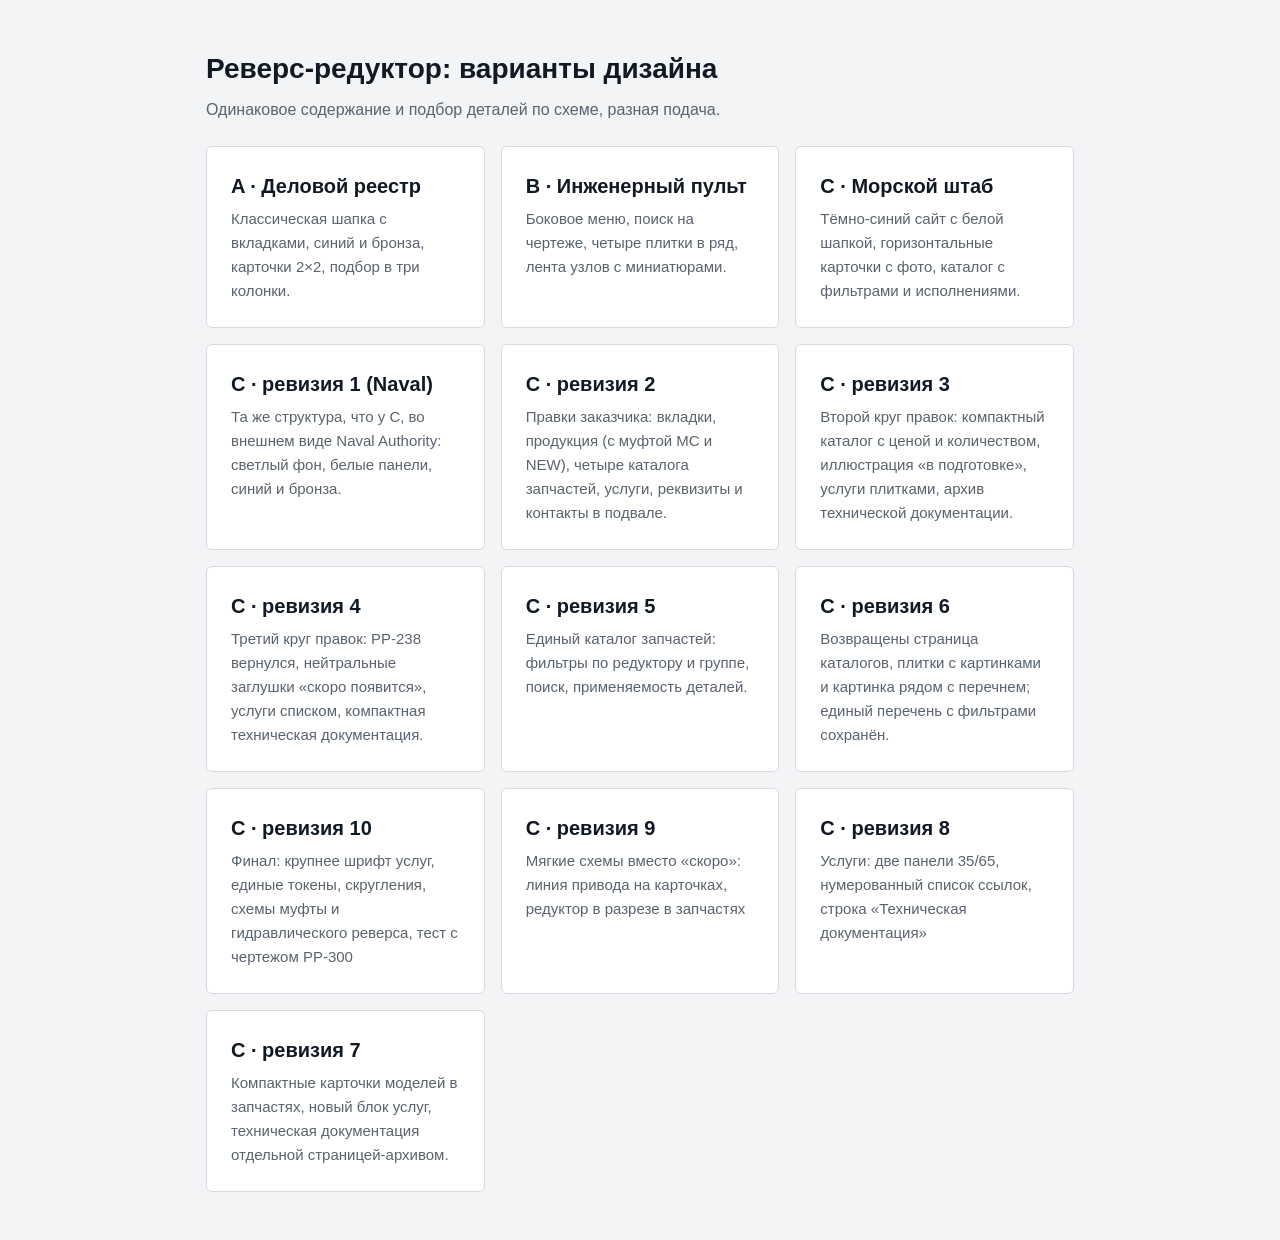
==== index.html @ eb224bf1 "c-r10: final polish (services type, tokens, radii, section schematics, RR-300 picture test) Co-Autho" ====
<!doctype html>
<html lang="ru">
<head>
<meta charset="utf-8">
<meta name="viewport" content="width=device-width, initial-scale=1">
<meta name="robots" content="noindex, nofollow">
<meta name="color-scheme" content="light dark">
<title>Реверс-редуктор · два варианта демо</title>
<style>
:root { --bg: #f3f4f6; --card: #fff; --text: #111a24; --muted: #59636e; --line: #d6dae0; }
@media (prefers-color-scheme: dark) { :root { --bg: #0e141b; --card: #16202a; --text: #e5e9ee; --muted: #9aa6b2; --line: #2a3744; } }
* { box-sizing: border-box; }
body { margin: 0; background: var(--bg); color: var(--text); font: 16px/1.5 -apple-system, "Segoe UI", Roboto, Arial, sans-serif; }
main { max-width: 900px; margin: 0 auto; padding: 48px 16px; }
h1 { font-size: 28px; margin: 0 0 8px; }
p { color: var(--muted); margin: 0 0 24px; }
.grid { display: grid; grid-template-columns: repeat(auto-fit, minmax(260px, 1fr)); gap: 16px; }
a { display: block; padding: 24px; background: var(--card); border: 1px solid var(--line); border-radius: 6px; color: inherit; text-decoration: none; }
a:hover { border-color: #1c4fd6; }
a b { display: block; font-size: 20px; margin-bottom: 6px; }
a span { color: var(--muted); font-size: 15px; }
</style>
</head>
<body>
<main>
  <h1>Реверс-редуктор: варианты дизайна</h1>
  <p>Одинаковое содержание и подбор деталей по схеме, разная подача.</p>
  <div class="grid">
    <a href="a/"><b>A · Деловой реестр</b><span>Классическая шапка с вкладками, синий и бронза, карточки 2×2, подбор в три колонки.</span></a>
    <a href="b/"><b>B · Инженерный пульт</b><span>Боковое меню, поиск на чертеже, четыре плитки в ряд, лента узлов с миниатюрами.</span></a>
    <a href="c/"><b>C · Морской штаб</b><span>Тёмно-синий сайт с белой шапкой, горизонтальные карточки с фото, каталог с фильтрами и исполнениями.</span></a>
    <a href="c-r1/"><b>C · ревизия 1 (Naval)</b><span>Та же структура, что у C, во внешнем виде Naval Authority: светлый фон, белые панели, синий и бронза.</span></a>
    <a href="c-r2/"><b>C · ревизия 2</b><span>Правки заказчика: вкладки, продукция (с муфтой МС и NEW), четыре каталога запчастей, услуги, реквизиты и контакты в подвале.</span></a>
    <a href="c-r3/"><b>C · ревизия 3</b><span>Второй круг правок: компактный каталог с ценой и количеством, иллюстрация «в подготовке», услуги плитками, архив технической документации.</span></a>
    <a href="c-r4/"><b>C · ревизия 4</b><span>Третий круг правок: РР-238 вернулся, нейтральные заглушки «скоро появится», услуги списком, компактная техническая документация.</span></a>
    <a href="c-r5/"><b>C · ревизия 5</b><span>Единый каталог запчастей: фильтры по редуктору и группе, поиск, применяемость деталей.</span></a>
    <a href="c-r6/"><b>C · ревизия 6</b><span>Возвращены страница каталогов, плитки с картинками и картинка рядом с перечнем; единый перечень с фильтрами сохранён.</span></a>
    <a href="c-r10/"><b>C · ревизия 10</b><span>Финал: крупнее шрифт услуг, единые токены, скругления, схемы муфты и гидравлического реверса, тест с чертежом РР-300</span></a>
    <a href="c-r9/"><b>C · ревизия 9</b><span>Мягкие схемы вместо «скоро»: линия привода на карточках, редуктор в разрезе в запчастях</span></a>
    <a href="c-r8/"><b>C · ревизия 8</b><span>Услуги: две панели 35/65, нумерованный список ссылок, строка «Техническая документация»</span></a>
    <a href="c-r7/"><b>C · ревизия 7</b><span>Компактные карточки моделей в запчастях, новый блок услуг, техническая документация отдельной страницей-архивом.</span></a>
  </div>
</main>
</body>
</html>
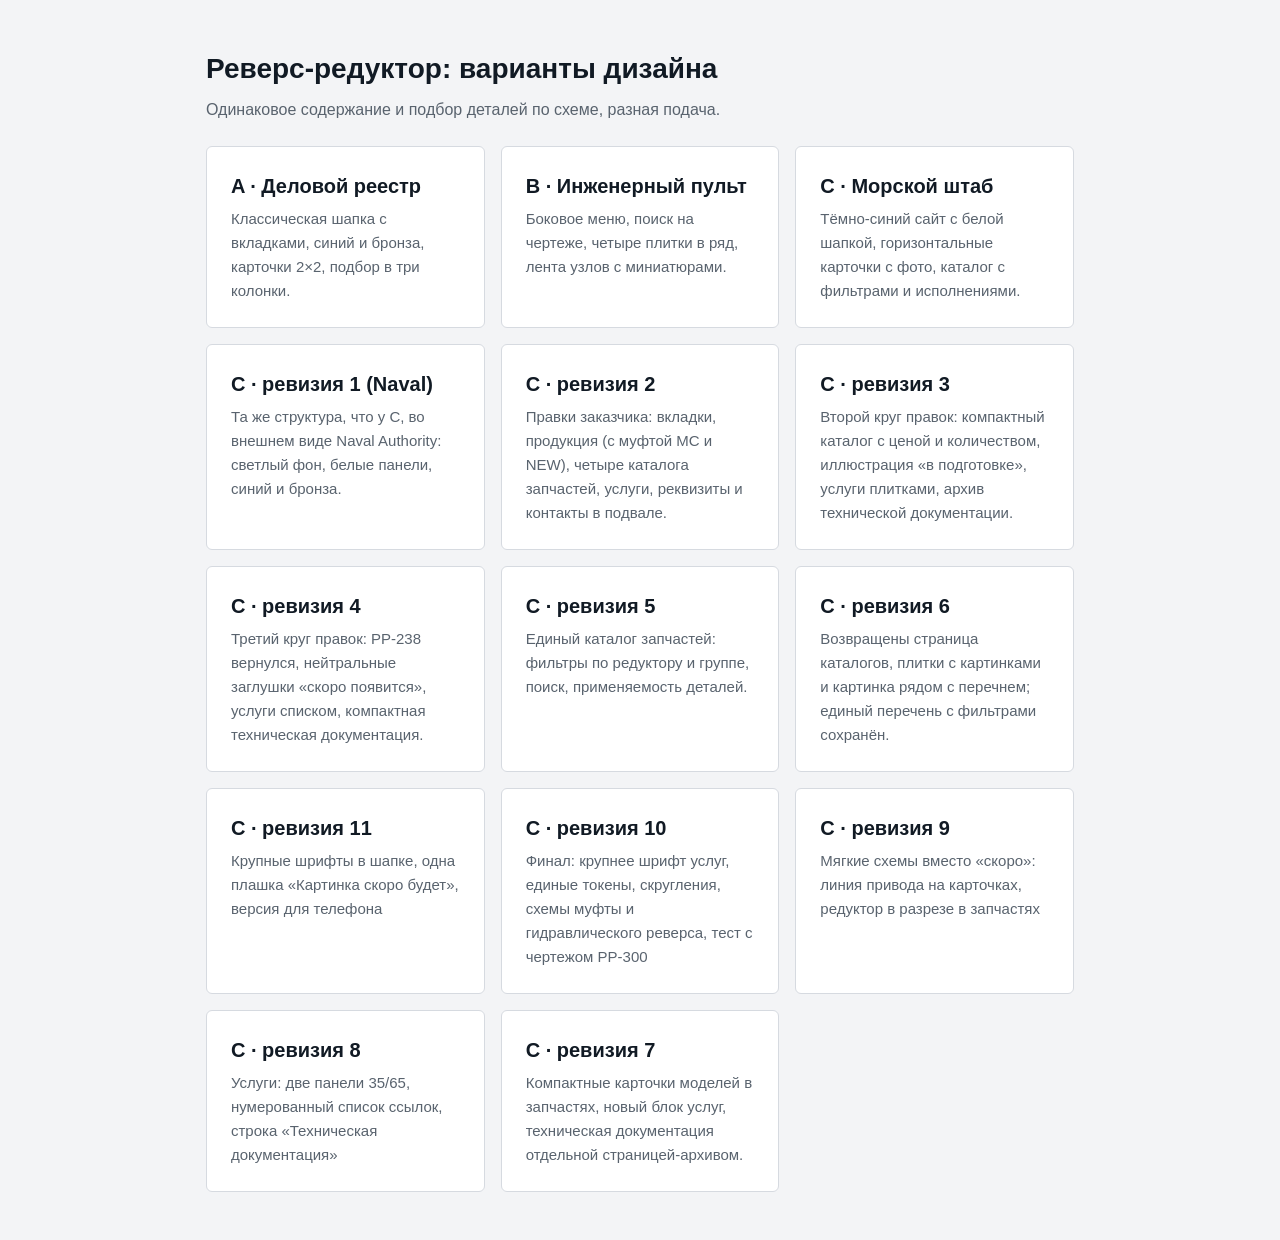
==== commit e9c8da39: "c-r11: bigger type, one coming-soon placeholder, phone pass Co-Authored-By: Claude Sonnet 5.5 <norep" ====
--- a/index.html
+++ b/index.html
@@ -35,6 +35,7 @@
     <a href="c-r4/"><b>C · ревизия 4</b><span>Третий круг правок: РР-238 вернулся, нейтральные заглушки «скоро появится», услуги списком, компактная техническая документация.</span></a>
     <a href="c-r5/"><b>C · ревизия 5</b><span>Единый каталог запчастей: фильтры по редуктору и группе, поиск, применяемость деталей.</span></a>
     <a href="c-r6/"><b>C · ревизия 6</b><span>Возвращены страница каталогов, плитки с картинками и картинка рядом с перечнем; единый перечень с фильтрами сохранён.</span></a>
+    <a href="c-r11/"><b>C · ревизия 11</b><span>Крупные шрифты в шапке, одна плашка «Картинка скоро будет», версия для телефона</span></a>
     <a href="c-r10/"><b>C · ревизия 10</b><span>Финал: крупнее шрифт услуг, единые токены, скругления, схемы муфты и гидравлического реверса, тест с чертежом РР-300</span></a>
     <a href="c-r9/"><b>C · ревизия 9</b><span>Мягкие схемы вместо «скоро»: линия привода на карточках, редуктор в разрезе в запчастях</span></a>
     <a href="c-r8/"><b>C · ревизия 8</b><span>Услуги: две панели 35/65, нумерованный список ссылок, строка «Техническая документация»</span></a>
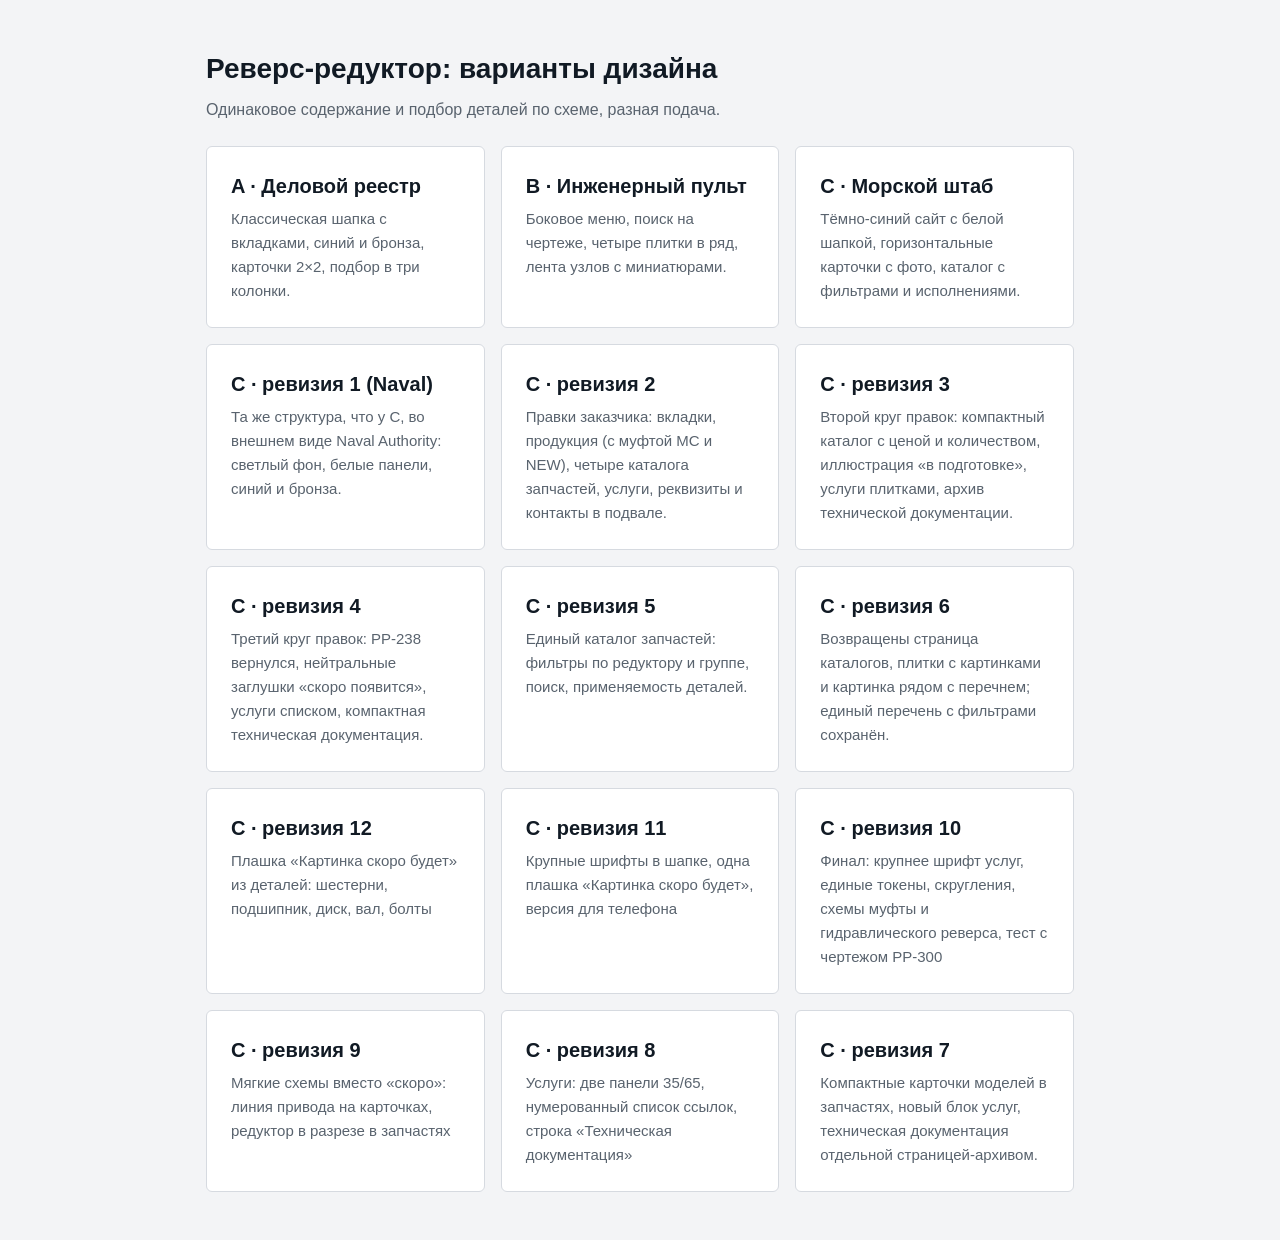
==== commit fbf04c57: "c-r12: coming-soon picture drawn from machine parts Co-Authored-By: Claude Sonnet 5.5 <noreply@anthr" ====
--- a/index.html
+++ b/index.html
@@ -35,6 +35,7 @@
     <a href="c-r4/"><b>C · ревизия 4</b><span>Третий круг правок: РР-238 вернулся, нейтральные заглушки «скоро появится», услуги списком, компактная техническая документация.</span></a>
     <a href="c-r5/"><b>C · ревизия 5</b><span>Единый каталог запчастей: фильтры по редуктору и группе, поиск, применяемость деталей.</span></a>
     <a href="c-r6/"><b>C · ревизия 6</b><span>Возвращены страница каталогов, плитки с картинками и картинка рядом с перечнем; единый перечень с фильтрами сохранён.</span></a>
+    <a href="c-r12/"><b>C · ревизия 12</b><span>Плашка «Картинка скоро будет» из деталей: шестерни, подшипник, диск, вал, болты</span></a>
     <a href="c-r11/"><b>C · ревизия 11</b><span>Крупные шрифты в шапке, одна плашка «Картинка скоро будет», версия для телефона</span></a>
     <a href="c-r10/"><b>C · ревизия 10</b><span>Финал: крупнее шрифт услуг, единые токены, скругления, схемы муфты и гидравлического реверса, тест с чертежом РР-300</span></a>
     <a href="c-r9/"><b>C · ревизия 9</b><span>Мягкие схемы вместо «скоро»: линия привода на карточках, редуктор в разрезе в запчастях</span></a>
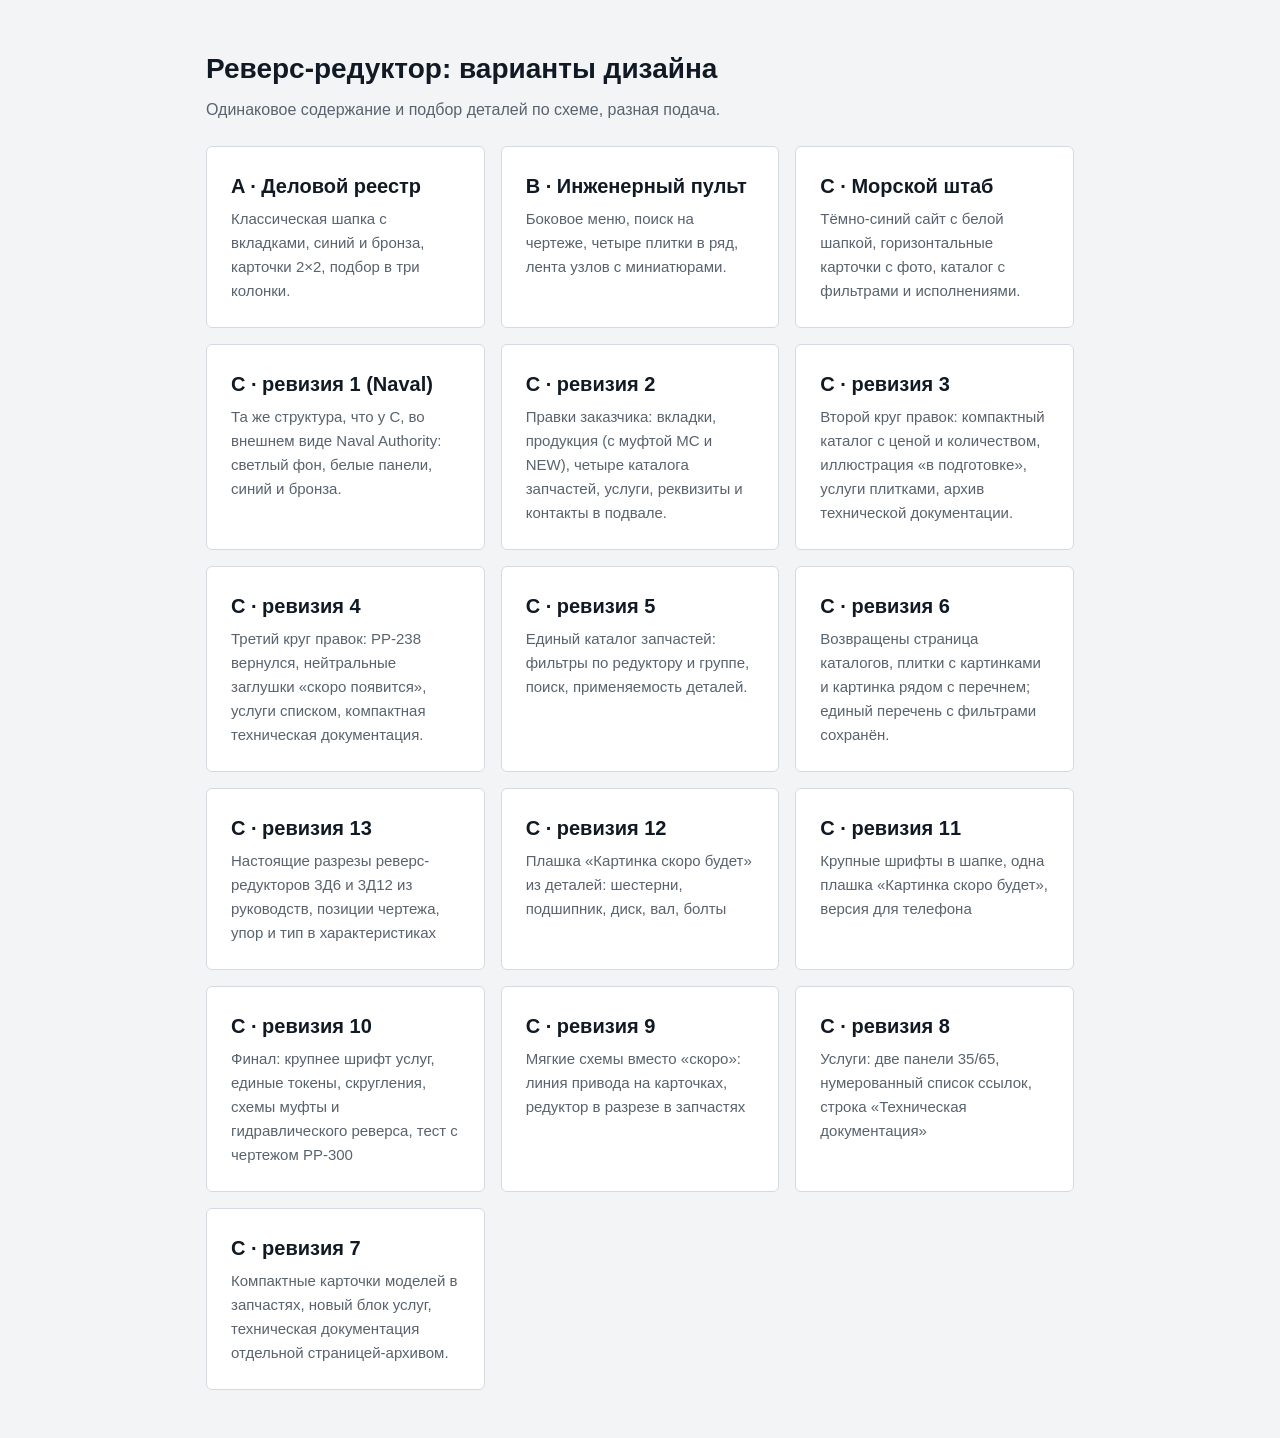
==== commit b61ccf5d: "c-r13: real section drawings and manual data for 3D6 and 3D12 Co-Authored-By: Claude Sonnet 5.5 <nor" ====
--- a/index.html
+++ b/index.html
@@ -35,6 +35,7 @@
     <a href="c-r4/"><b>C · ревизия 4</b><span>Третий круг правок: РР-238 вернулся, нейтральные заглушки «скоро появится», услуги списком, компактная техническая документация.</span></a>
     <a href="c-r5/"><b>C · ревизия 5</b><span>Единый каталог запчастей: фильтры по редуктору и группе, поиск, применяемость деталей.</span></a>
     <a href="c-r6/"><b>C · ревизия 6</b><span>Возвращены страница каталогов, плитки с картинками и картинка рядом с перечнем; единый перечень с фильтрами сохранён.</span></a>
+    <a href="c-r13/"><b>C · ревизия 13</b><span>Настоящие разрезы реверс-редукторов 3Д6 и 3Д12 из руководств, позиции чертежа, упор и тип в характеристиках</span></a>
     <a href="c-r12/"><b>C · ревизия 12</b><span>Плашка «Картинка скоро будет» из деталей: шестерни, подшипник, диск, вал, болты</span></a>
     <a href="c-r11/"><b>C · ревизия 11</b><span>Крупные шрифты в шапке, одна плашка «Картинка скоро будет», версия для телефона</span></a>
     <a href="c-r10/"><b>C · ревизия 10</b><span>Финал: крупнее шрифт услуг, единые токены, скругления, схемы муфты и гидравлического реверса, тест с чертежом РР-300</span></a>
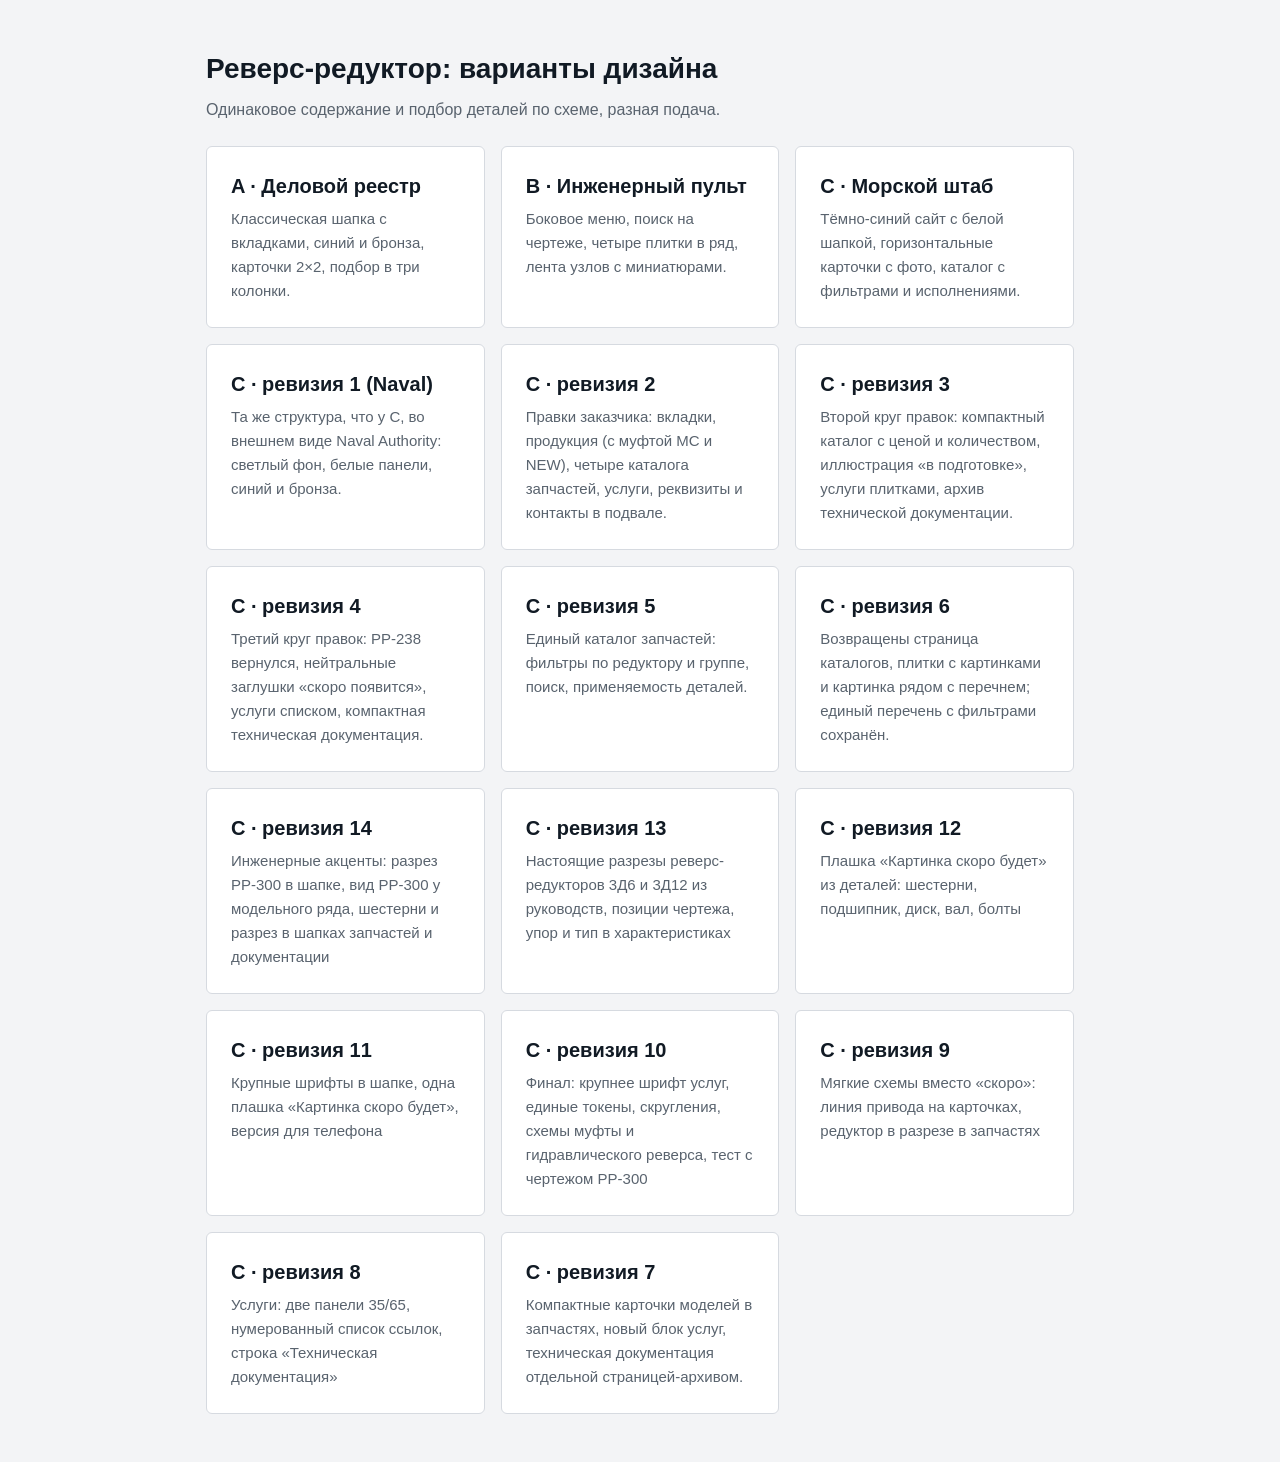
==== commit 8aae4c9a: "c-r14: engineering drawing accents on hero, model range, documentation and parts headers Co-Authored" ====
--- a/index.html
+++ b/index.html
@@ -35,6 +35,7 @@
     <a href="c-r4/"><b>C · ревизия 4</b><span>Третий круг правок: РР-238 вернулся, нейтральные заглушки «скоро появится», услуги списком, компактная техническая документация.</span></a>
     <a href="c-r5/"><b>C · ревизия 5</b><span>Единый каталог запчастей: фильтры по редуктору и группе, поиск, применяемость деталей.</span></a>
     <a href="c-r6/"><b>C · ревизия 6</b><span>Возвращены страница каталогов, плитки с картинками и картинка рядом с перечнем; единый перечень с фильтрами сохранён.</span></a>
+    <a href="c-r14/"><b>C · ревизия 14</b><span>Инженерные акценты: разрез РР-300 в шапке, вид РР-300 у модельного ряда, шестерни и разрез в шапках запчастей и документации</span></a>
     <a href="c-r13/"><b>C · ревизия 13</b><span>Настоящие разрезы реверс-редукторов 3Д6 и 3Д12 из руководств, позиции чертежа, упор и тип в характеристиках</span></a>
     <a href="c-r12/"><b>C · ревизия 12</b><span>Плашка «Картинка скоро будет» из деталей: шестерни, подшипник, диск, вал, болты</span></a>
     <a href="c-r11/"><b>C · ревизия 11</b><span>Крупные шрифты в шапке, одна плашка «Картинка скоро будет», версия для телефона</span></a>
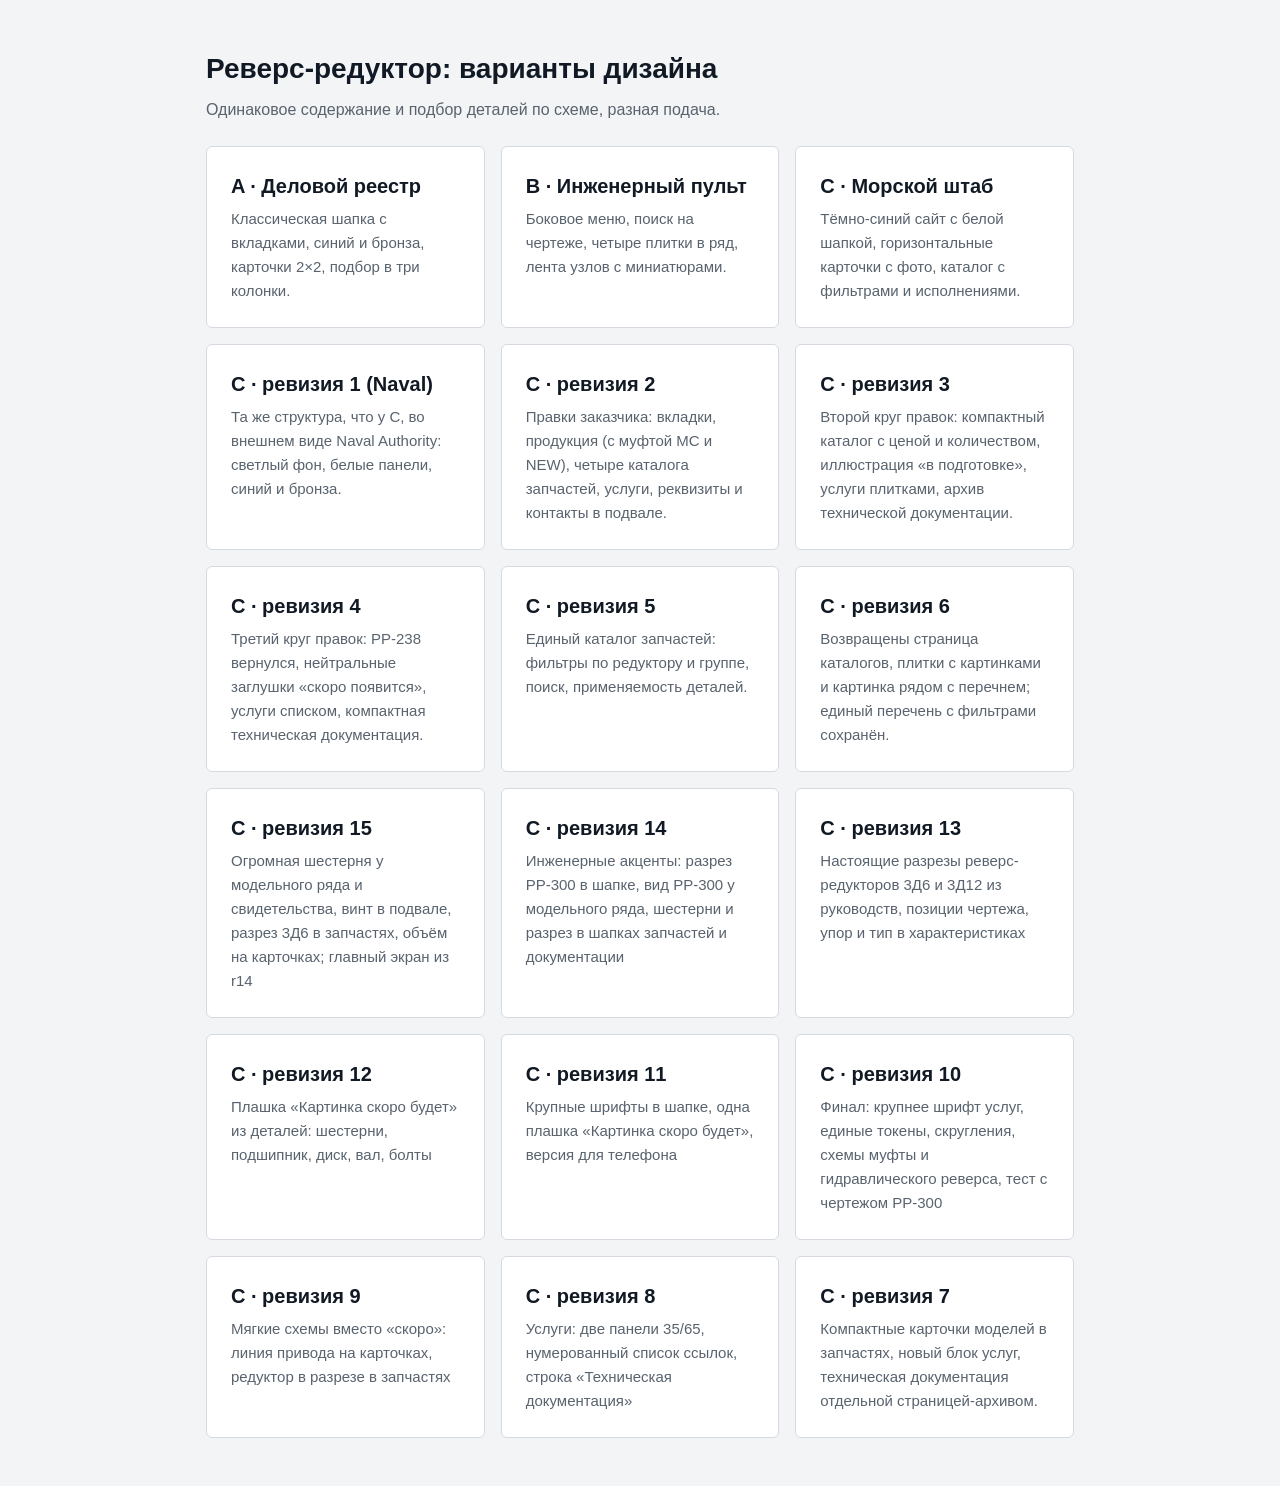
==== commit 46044ed4: "c-r15: giant gear, propeller footer, 3D6 section in parts header, card depth Co-Authored-By: Claude " ====
--- a/index.html
+++ b/index.html
@@ -35,6 +35,7 @@
     <a href="c-r4/"><b>C · ревизия 4</b><span>Третий круг правок: РР-238 вернулся, нейтральные заглушки «скоро появится», услуги списком, компактная техническая документация.</span></a>
     <a href="c-r5/"><b>C · ревизия 5</b><span>Единый каталог запчастей: фильтры по редуктору и группе, поиск, применяемость деталей.</span></a>
     <a href="c-r6/"><b>C · ревизия 6</b><span>Возвращены страница каталогов, плитки с картинками и картинка рядом с перечнем; единый перечень с фильтрами сохранён.</span></a>
+    <a href="c-r15/"><b>C · ревизия 15</b><span>Огромная шестерня у модельного ряда и свидетельства, винт в подвале, разрез 3Д6 в запчастях, объём на карточках; главный экран из r14</span></a>
     <a href="c-r14/"><b>C · ревизия 14</b><span>Инженерные акценты: разрез РР-300 в шапке, вид РР-300 у модельного ряда, шестерни и разрез в шапках запчастей и документации</span></a>
     <a href="c-r13/"><b>C · ревизия 13</b><span>Настоящие разрезы реверс-редукторов 3Д6 и 3Д12 из руководств, позиции чертежа, упор и тип в характеристиках</span></a>
     <a href="c-r12/"><b>C · ревизия 12</b><span>Плашка «Картинка скоро будет» из деталей: шестерни, подшипник, диск, вал, болты</span></a>
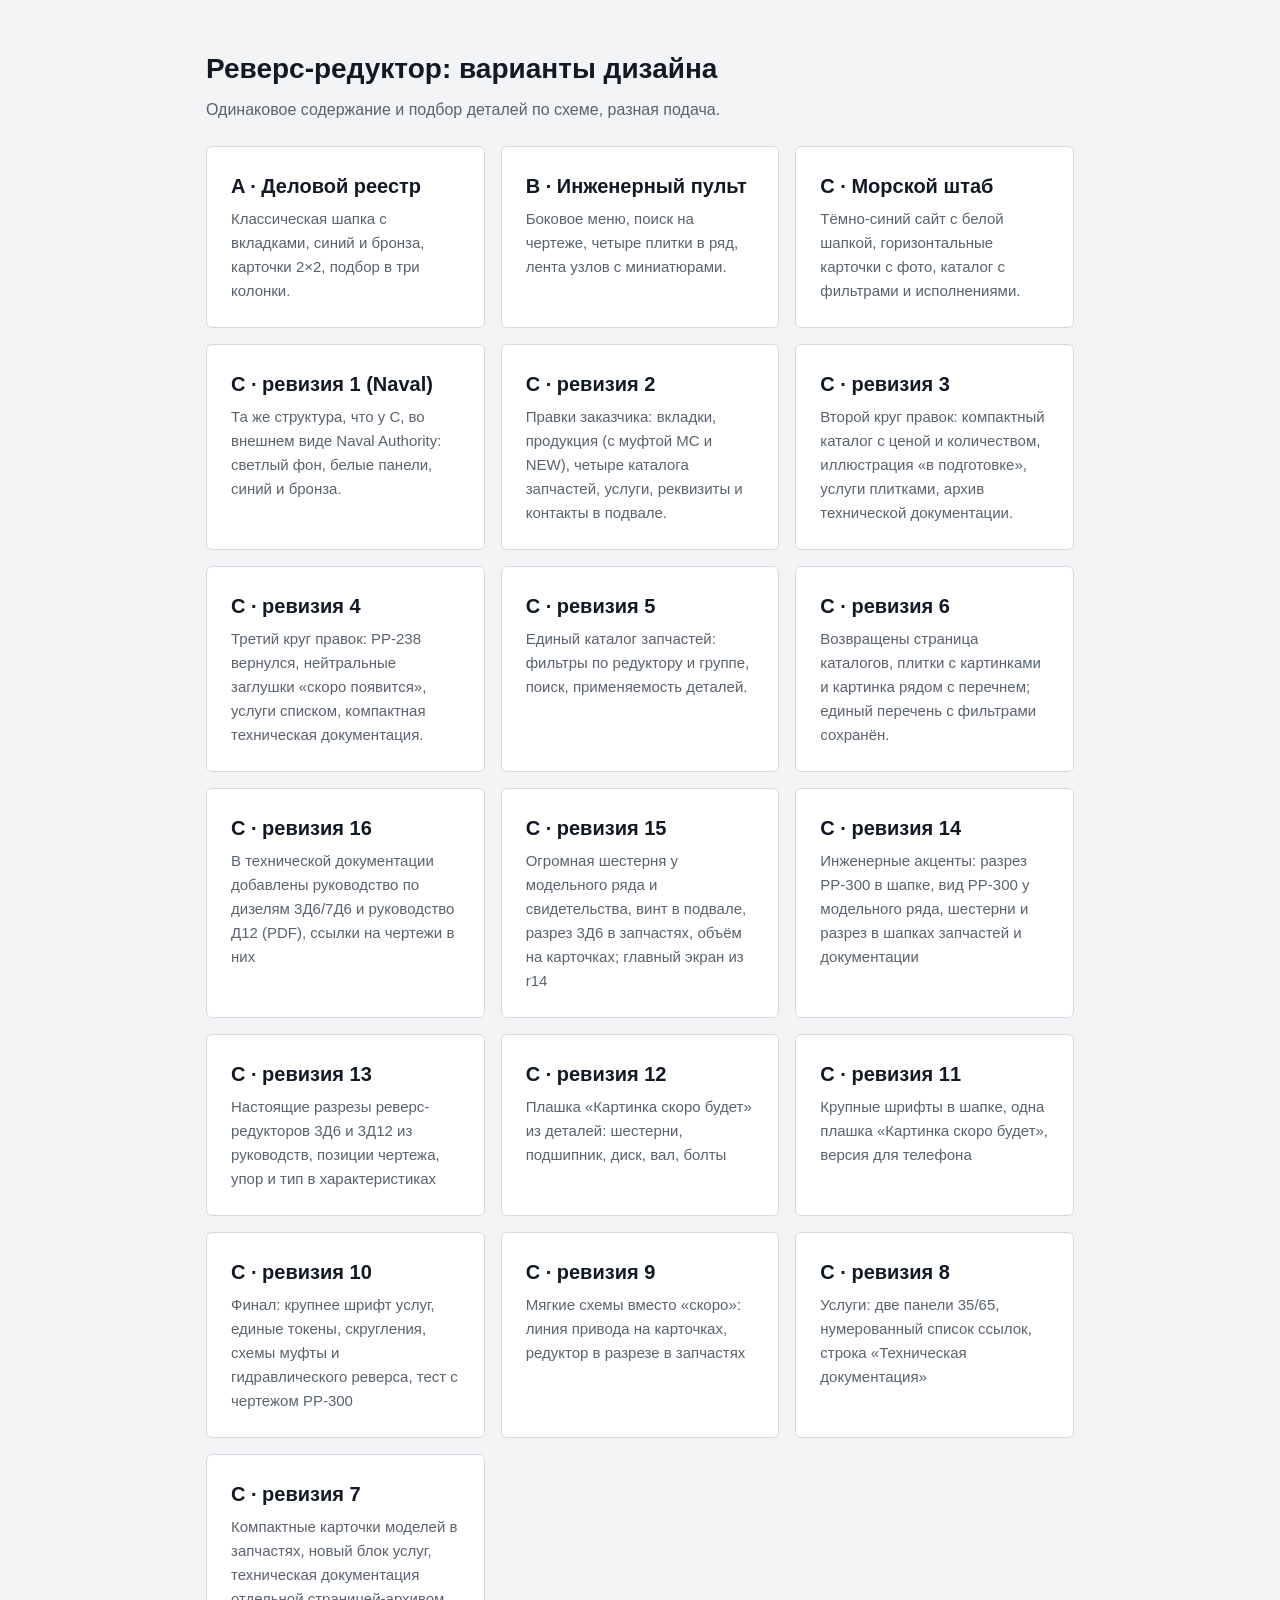
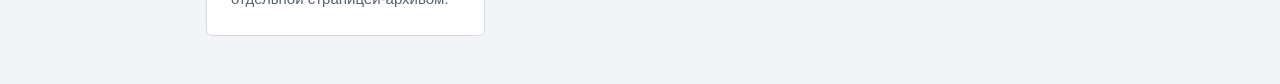
==== commit f146bb66: "c-r16: 3D6/7D6 book and D12 manual in the documentation archive Co-Authored-By: Claude Sonnet 5.5 <n" ====
--- a/index.html
+++ b/index.html
@@ -35,6 +35,7 @@
     <a href="c-r4/"><b>C · ревизия 4</b><span>Третий круг правок: РР-238 вернулся, нейтральные заглушки «скоро появится», услуги списком, компактная техническая документация.</span></a>
     <a href="c-r5/"><b>C · ревизия 5</b><span>Единый каталог запчастей: фильтры по редуктору и группе, поиск, применяемость деталей.</span></a>
     <a href="c-r6/"><b>C · ревизия 6</b><span>Возвращены страница каталогов, плитки с картинками и картинка рядом с перечнем; единый перечень с фильтрами сохранён.</span></a>
+    <a href="c-r16/"><b>C · ревизия 16</b><span>В технической документации добавлены руководство по дизелям 3Д6/7Д6 и руководство Д12 (PDF), ссылки на чертежи в них</span></a>
     <a href="c-r15/"><b>C · ревизия 15</b><span>Огромная шестерня у модельного ряда и свидетельства, винт в подвале, разрез 3Д6 в запчастях, объём на карточках; главный экран из r14</span></a>
     <a href="c-r14/"><b>C · ревизия 14</b><span>Инженерные акценты: разрез РР-300 в шапке, вид РР-300 у модельного ряда, шестерни и разрез в шапках запчастей и документации</span></a>
     <a href="c-r13/"><b>C · ревизия 13</b><span>Настоящие разрезы реверс-редукторов 3Д6 и 3Д12 из руководств, позиции чертежа, упор и тип в характеристиках</span></a>
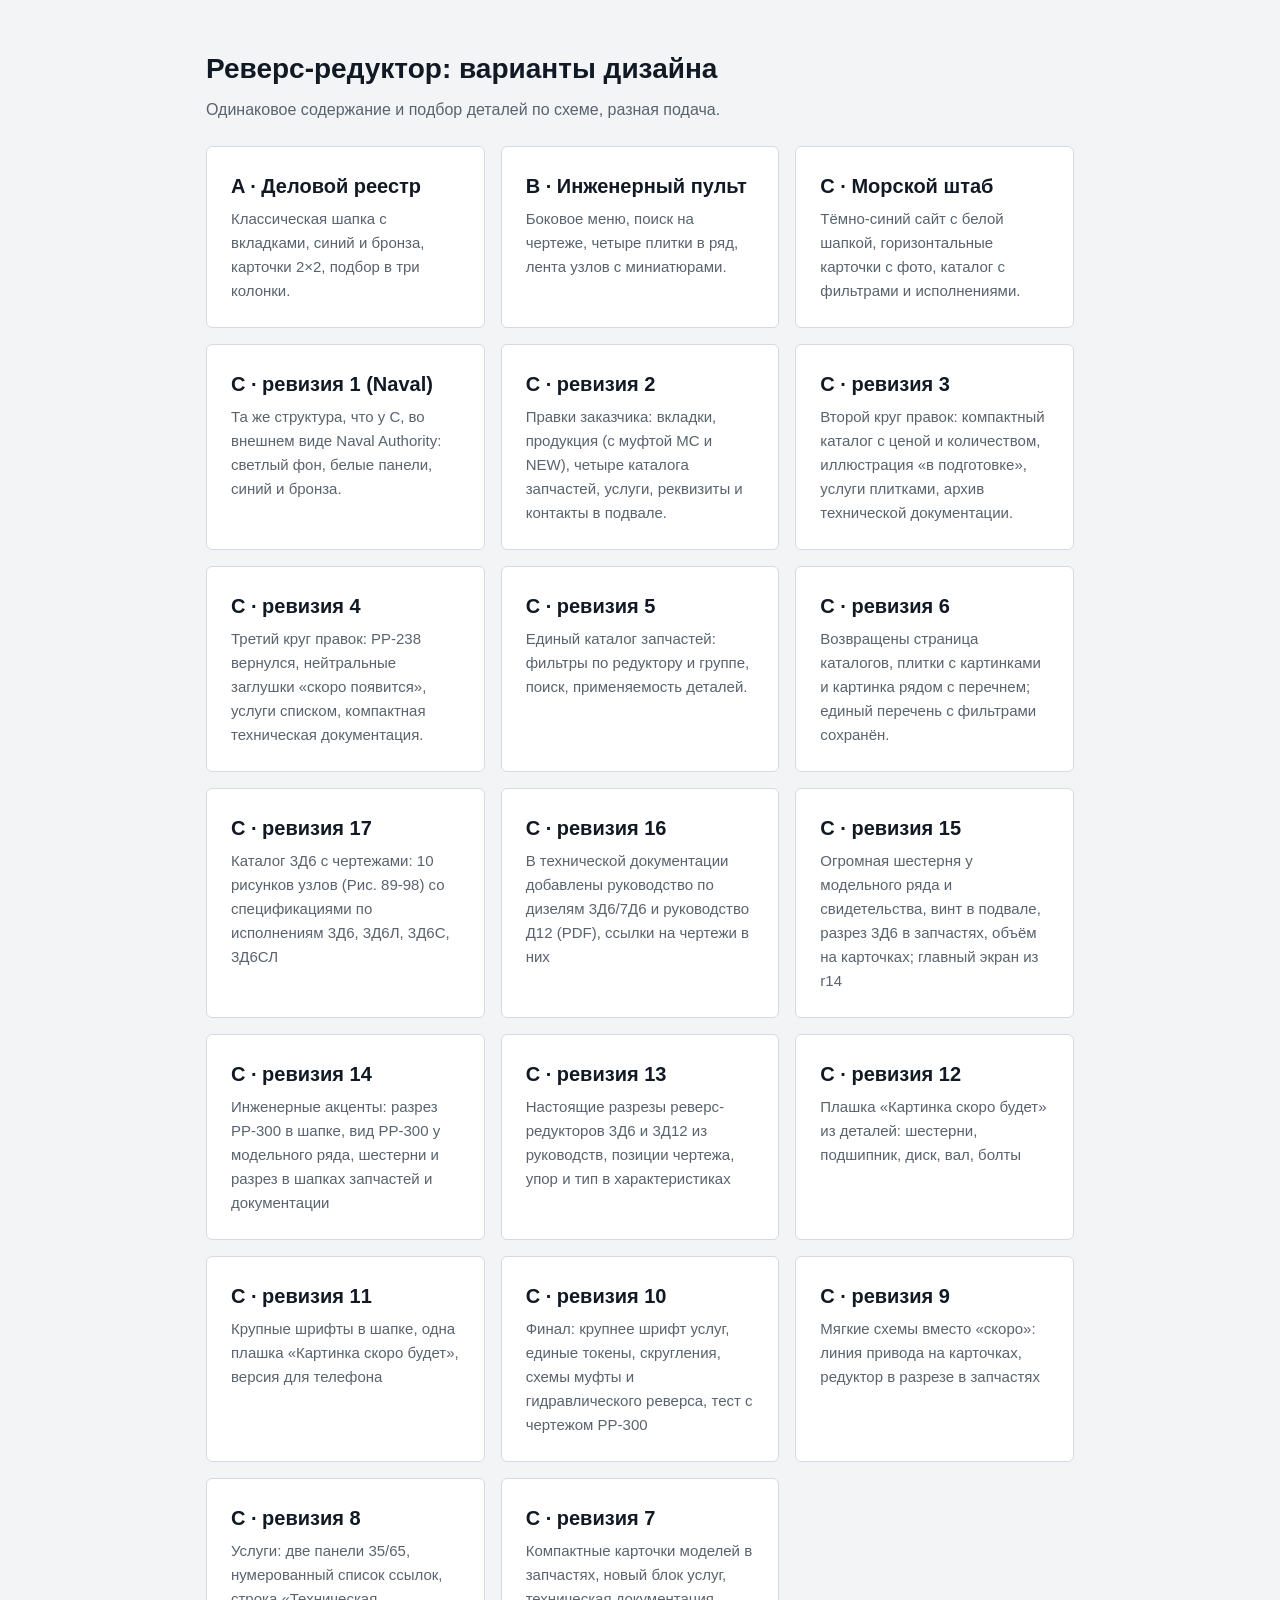
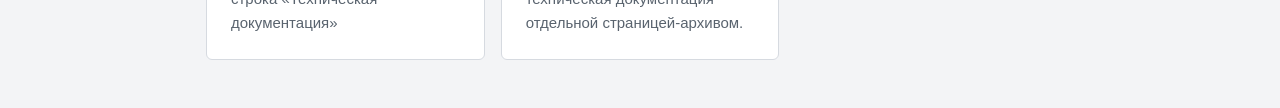
==== commit 25d5cf68: "c-r17: 3D6 drawing catalog (10 exploded views, part tables per variant) Co-Authored-By: Claude Sonne" ====
--- a/index.html
+++ b/index.html
@@ -35,6 +35,7 @@
     <a href="c-r4/"><b>C · ревизия 4</b><span>Третий круг правок: РР-238 вернулся, нейтральные заглушки «скоро появится», услуги списком, компактная техническая документация.</span></a>
     <a href="c-r5/"><b>C · ревизия 5</b><span>Единый каталог запчастей: фильтры по редуктору и группе, поиск, применяемость деталей.</span></a>
     <a href="c-r6/"><b>C · ревизия 6</b><span>Возвращены страница каталогов, плитки с картинками и картинка рядом с перечнем; единый перечень с фильтрами сохранён.</span></a>
+    <a href="c-r17/"><b>C · ревизия 17</b><span>Каталог 3Д6 с чертежами: 10 рисунков узлов (Рис. 89-98) со спецификациями по исполнениям 3Д6, 3Д6Л, 3Д6С, 3Д6СЛ</span></a>
     <a href="c-r16/"><b>C · ревизия 16</b><span>В технической документации добавлены руководство по дизелям 3Д6/7Д6 и руководство Д12 (PDF), ссылки на чертежи в них</span></a>
     <a href="c-r15/"><b>C · ревизия 15</b><span>Огромная шестерня у модельного ряда и свидетельства, винт в подвале, разрез 3Д6 в запчастях, объём на карточках; главный экран из r14</span></a>
     <a href="c-r14/"><b>C · ревизия 14</b><span>Инженерные акценты: разрез РР-300 в шапке, вид РР-300 у модельного ряда, шестерни и разрез в шапках запчастей и документации</span></a>
